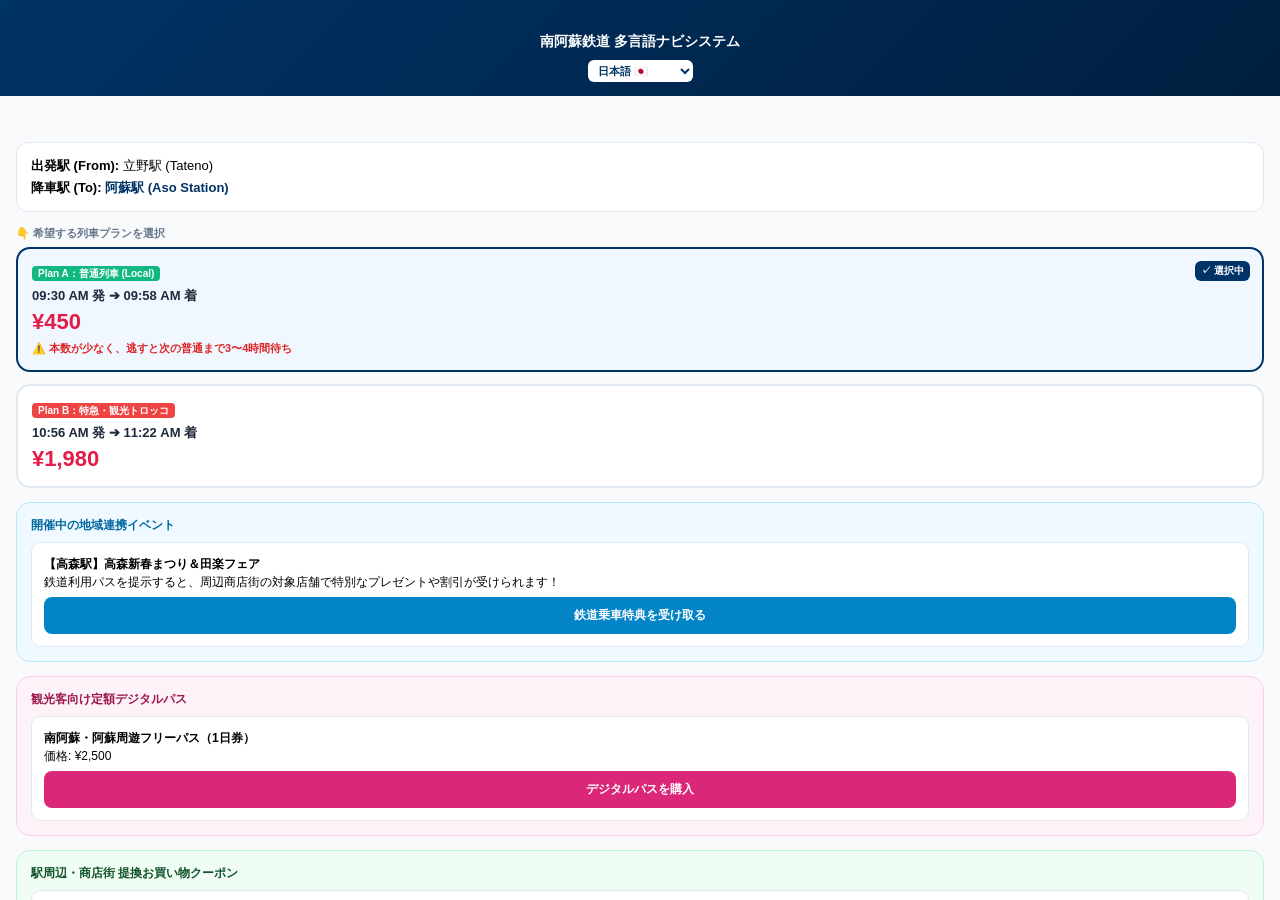
==== tourist-app.html @ 8301affa "Add files via upload" ====
<!DOCTYPE html>
<html lang="ja">
<head>
    <meta charset="UTF-8">
    <link rel="stylesheet" href="style.css">
</head>
<body style="background: #f8fafc; padding: 0; margin: 0; width: 100%; height: 100vh; display: flex; flex-direction: column; overflow: hidden;">

    <!-- Top Sticky Header Bar -->
    <div class="app-header">
        <div class="title" id="txt-navTitle">南阿蘇鉄道 多言語ナビシステム</div>
        <select id="langSelect" onchange="toggleLanguage()" style="font-size: 11px; padding: 4px 6px; border-radius: 6px; border: none; font-weight: bold; background: white; cursor: pointer; color: #003366; max-width: 90%;">
            <option value="ja">日本語 🇯🇵</option>
            <option value="en">English 🇺🇸</option>
            <option value="zh_tw">繁體中文 🇹🇼</option>
            <option value="zh_cn">简体中文 🇨🇳</option>
            <option value="ko">한국어 🇰🇷</option>
            <option value="vi">Tiếng Việt 🇻🇳</option>
            <option value="ne">नेपाली 🇳🇵</option>
            <option value="si">සිංහල 🇱🇰</option>
            <option value="my">မြန်မာဘာသာ 🇲🇲</option>
            <option value="th">ไทย 🇹🇭</option>
            <option value="fr">Français 🇫🇷</option>
        </select>
    </div>
    
    <!-- Independently Scrollable Container Body -->
    <div class="app-content">
        <!-- 緊急災害アラートバナー -->
        <div id="userAlertBanner" class="alert-banner">
            🚨 <span id="txt-alertHeader">運行情報アラート</span>:<br><span id="alertText"></span>
        </div>

        <!-- ルート情報表示 -->
        <div class="route-info">
            <div><b id="txt-from">出発駅 (From):</b> 立野駅 (Tateno)</div>
            <div style="margin-top: 4px;"><b id="txt-to">降車駅 (To):</b> <span id="userDest" style="color: #003366; font-weight: bold;">阿蘇駅 (Aso Station)</span></div>
        </div>

        <div id="txt-choosePlan" style="font-size: 11px; font-weight: bold; color: #64748b; margin-bottom: 6px;">👇 希望する列車プランを選択</div>

        <!-- Plan A -->
        <div id="userPlanA" class="plan-card active" onclick="clickPlan('A')">
            <span id="txt-badgeA" style="background:#10b981; color:white; font-size:10px; padding:2px 6px; border-radius:4px; font-weight:bold;">Plan A：普通列車 (Local)</span>
            <div id="userTimeA" style="font-size:13px; font-weight:bold; margin-top:6px; color:#1e293b;">09:30 AM 発 ➔ 09:58 AM 着</div>
            <div id="userPriceA" class="price-num">¥450</div>
            <div id="txt-warningA" style="color:#dc2626; font-size:11px; font-weight:bold; margin-top:6px; line-height: 1.4;">⚠️ 本数が少なく、逃すと次の普通まで3〜4時間待ち</div>
        </div>

        <!-- 臨時増便ボックス -->
        <div id="userExtraTrainBox" style="display:none;">
            <div id="userPlanExtra" class="plan-card" onclick="clickPlan('Extra')">
                <span id="txt-badgeExtra" style="background:#3b82f6; color:white; font-size:10px; padding:2px 6px; border-radius:4px; font-weight:bold;">✨ 臨時増便：普通列車 (Extra Train)</span>
                <div id="userTimeExtra" style="font-size:13px; font-weight:bold; margin-top:6px; color:#1e293b;">--:-- 発 ➔ --:-- 着</div>
                <div id="userPriceExtra" class="price-num">¥450</div>
            </div>
        </div>

        <!-- Plan B -->
        <div id="userPlanB" class="plan-card" onclick="clickPlan('B')">
            <span id="txt-badgeB" style="background:#ef4444; color:white; font-size:10px; padding:2px 6px; border-radius:4px; font-weight:bold;">Plan B：特急・観光トロッコ</span>
            <div id="userTimeB" style="font-size:13px; font-weight:bold; margin-top:6px; color:#1e293b;">10:56 AM 発 ➔ 11:22 AM 着</div>
            <div id="userPriceB" class="price-num">¥1,980</div>
        </div>

        <!-- 地域連携イベント特典 -->
        <div class="pass-box" style="background-color: #f0f9ff; border-color: #bae6fd;">
            <div id="txt-eventTitle" style="font-weight:bold; font-size:12px; color:#0369a1;">開催中の地域連携イベント</div>
            <div class="inner-card">
                <b id="txt-eventName">【高森駅】高森新春まつり＆田楽フェア</b><br>
                <span id="txt-eventDesc">鉄道利用パスを提示すると、周辺商店街の対象店舗で特別なプレゼントや割引が受けられます！</span>
                <button id="txt-eventBtn" class="btn-ui" style="background: #0284c7; color: white;" onclick="sendActionToAdmin('イベント特典', '観光客が地域連携イベントのデジタル特典を獲得しました。')">鉄道乗車特典を受け取る</button>
            </div>
        </div>

        <!-- 定額パス -->
        <div class="pass-box">
            <div id="txt-passTitle" style="font-weight:bold; font-size:12px; color:#9d174d;">観光客向け定額デジタルパス</div>
            <div class="inner-card">
                <b id="txt-passName">南阿蘇・阿蘇周遊フリーパス（1日券）</b><br>価格: ¥2,500
                <button id="txt-passBtn" class="btn-ui pass" onclick="sendActionToAdmin('パス購入', '観光客が周遊フリーパスを購入しました。')">デジタルパスを購入</button>
            </div>
        </div>

        <!-- クーポン -->
        <div class="coupon-box">
            <div id="txt-couponTitle" style="font-weight:bold; font-size:12px; color:#14532d;">駅周辺・商店街 提換お買い物クーポン</div>
            <div class="inner-card">
                <b id="txt-c1Name">名物：阿蘇高森田楽 保存会 提携割引</b><br>
                <span id="txt-c1Desc">特典：お食事代金から 10% OFF</span>
                <button id="txt-c1Btn" class="btn-ui coupon" onclick="sendActionToAdmin('クーポン利用', '観光客が高森田楽割引クーポンを使用しました。')">クーポンを使用する</button>
            </div>
        </div>
    </div>

    <script>
        const i18n = {
            ja: {
                navTitle: "南阿蘇鉄道 多言語ナビシステム", from: "出発駅 (From):", to: "降車駅 (To):", choosePlan: "👇 希望する列車プランを選択",
                badgeA: "Plan A：普通列車 (Local)", warningA: "⚠️ 本数が少なく、逃すと次の普通まで3〜4時間待ち",
                badgeB: "Plan B：特急・観光トロッコ", alertHeader: "運行情報アラート", badgeExtra: "✨ 臨時増便：普通列車 (Extra Train)",
                eventTitle: "開催中の地域連携イベント", eventName: "【高森駅】高森新春まつり＆田楽フェア", eventDesc: "鉄道利用パスを提示すると、周辺商店街の対象店舗で特別なプレゼントや割引が受けられます！", eventBtn: "鉄道乗車特典を受け取る",
                passTitle: "観光客向け定額デジタルパス", passName: "南阿蘇・阿蘇周遊フリーパス（1日券）", passBtn: "デジタルパスを購入",
                couponTitle: "駅周辺・商店街 提携お買い物クーポン", c1Name: "名物：阿蘇高森田楽 保存会 提携割引", c1Desc: "特典：お食事代金から 10% OFF", c1Btn: "クーポンを使用する"
            },
            en: {
                navTitle: "Minamiaso Rail Multi-Language Guide", from: "Departure Station (From):", to: "Arrival Station (To):", choosePlan: "👇 Select Your Preferred Train Plan",
                badgeA: "Plan A: Local Train", warningA: "⚠️ Critical Issue: Miss this, and you must wait 3 to 4 hours for the next local train.",
                badgeB: "Plan B: Limited Express / Torokko", alertHeader: "Operation Status Alert", badgeExtra: "✨ Special Extra Local Train Active",
                eventTitle: "Active Regional Festivals & Events", eventName: "[Takamori Station] New Year Festival & Regional Fair", eventDesc: "Show your digital rail pass at participating local shops to claim exclusive free gifts and tourist discounts!", eventBtn: "Claim Rail Passenger Benefit",
                passTitle: "Fixed-Rate Digital Tourist Passes", passName: "Minamiaso 1-Day Free Roaming Pass", passBtn: "Purchase Digital Rail Pass",
                couponTitle: "Local Merchant & Shop Coupons", c1Name: "Famous: Takamori Dengaku Association Discount", c1Desc: "Benefit: 10% OFF your meal expenses", c1Btn: "Redeem Shop Coupon"
            },
            zh_tw: {
                navTitle: "南阿蘇鐵道 多語言導航系統", from: "出發車站 (From):", to: "下車車站 (To):", choosePlan: "👇 請選擇您希望的列車方案",
                badgeA: "方案 A：普通列車 (Local)", warningA: "⚠️ 班次極少！若錯過此班車，需再等候3至4小時才有下一班普通車。",
                badgeB: "方案 B：特急・觀光小火車", alertHeader: "運行情報提示", badgeExtra: "✨ 臨時加開：普通列車 (Extra Train)",
                eventTitle: "舉辦中的地域合作活動", eventName: "【高森站】高森新春祭與田樂美食節", eventDesc: "出示鐵道乘車券即可在周邊商店街的指定店鋪獲得精美禮品或專屬折扣！", eventBtn: "領取鐵路乘車特典",
                passTitle: "觀光客專用定額數位通票", passName: "南阿蘇・阿蘇周遊一日自由通行券", passBtn: "購買數位通行通票",
                couponTitle: "車站周邊・商店街 合作購物優惠券", c1Name: "名物：阿蘇高森田樂 保存會 聯名優惠", c1Desc: "優惠：餐飲消費可享 10% OFF 折扣", c1Btn: "使用商店優惠券"
            },
            zh_cn: {
                navTitle: "南阿苏铁道 多语言导航系统", from: "出发车站 (From):", to: "下车车站 (To):", choosePlan: "👇 请选择您希望的列车方案",
                badgeA: "方案 A：普通列车 (Local)", warningA: "⚠️ 班次极少！一旦错过，需再等候3至4小时才有下一班普通车。",
                badgeB: "方案 B：特急・观光小火车", alertHeader: "运行信息提示", badgeExtra: "✨ 临时加开：普通列车 (Extra Train)",
                eventTitle: "举办中的地域合作活动", eventName: "【高森站】高森新春祭与田乐美食节", eventDesc: "出示铁道乘车券即可在周边商店街的指定店铺获得精美礼品或专属折扣！", eventBtn: "领取铁路乘车特典",
                passTitle: "观光客专用定额数字通票", passName: "南阿苏・阿苏周游一日自由通行券", passBtn: "购买数字通行通票",
                couponTitle: "车站周边・商店街 合作购物优惠券", c1Name: "名物：阿苏高森田乐 保存会 联名优惠", c1Desc: "优惠：餐饮消费可享 10% OFF 折扣", c1Btn: "使用商店优惠券"
            },
            ko: {
                navTitle: "미나미아소 철도 다국어 내비게이션", from: "출발역 (From):", to: "도착역 (To):", choosePlan: "👇 원하는 열차 플랜을 선택하세요",
                badgeA: "Plan A: 보통 열차 (Local)", warningA: "⚠️ 열차 편수가 매우 적습니다! 놓치면 다음 보통 열차까지 3~4시간을 기다려야 합니다.",
                badgeB: "Plan B: 특급·관광 트로코 열차", alertHeader: "운행 정보 알림", badgeExtra: "✨ 임시 증편: 보통 열차 (Extra Train)",
                eventTitle: "진행 중인 지역 연계 이벤트", eventName: "【타카모리역】 타카모리 신년 축제 & 덴가쿠 페어", eventDesc: "철도 패스를 제시하시면 주변 상점가의 대상 점포에서 특별한 선물이나 할인 혜택을 받으실 수 있습니다!", eventBtn: "철도 탑승 혜택 받기",
                passTitle: "관광객 전용 정액 디지털 패스", passName: "미나미아소·아소 주유 프리패스 (1일권)", passBtn: "디지털 패스 구매",
                couponTitle: "역 주변·상점가 제휴 쇼핑 쿠폰", c1Name: "명물: 아소 타카모리 덴가쿠 보존회 제휴 할인", c1Desc: "혜택: 식사 대금에서 10% OFF 할인", c1Btn: "쿠폰 사용하기"
            },
            vi: {
                navTitle: "Hệ thống Điều hướng Đa ngôn ngữ Đường sắt Minamiaso", from: "Ga đi (From):", to: "Ga đến (To):", choosePlan: "👇 Chọn kế hoạch chuyến tàu của bạn",
                badgeA: "Kế hoạch A: Tàu thường (Local)", warningA: "⚠️ Số lượng chuyến rất ít! Nếu bỏ lỡ, bạn sẽ phải chờ từ 3 đến 4 tiếng cho chuyến tàu thường tiếp theo.",
                badgeB: "Kế hoạch B: Tàu tốc hành / Tàu du lịch Torokko", alertHeader: "Thông báo trạng thái vận hành", badgeExtra: "✨ Chuyến bổ sung đặc biệt: Tàu thường (Extra)",
                eventTitle: "Sự kiện liên kết khu vực đang diễn ra", eventName: "【Ga Takamori】 Lễ hội đón xuân & Hội chợ Dengaku Takamori", eventDesc: "Xuất trình vé tàu kỹ thuật số tại các cửa hàng liên kết quanh khu phố để nhận quà tặng đặc biệt hoặc giảm giá ưu đãi!", eventBtn: "Nhận quyền lợi hành khách đi tàu",
                passTitle: "Vé tàu kỹ thuật số định giá cho khách du lịch", passName: "Vé tham quan tự do Minamiaso - Aso (1 ngày)", passBtn: "Mua vé tàu kỹ thuật số",
                couponTitle: "Phiếu giảm giá mua sắm liên kết quanh nhà ga", c1Name: "Đặc sản: Giảm giá liên kết Hiệp hội bảo tồn Takamori Dengaku", c1Desc: "Ưu đãi: Giảm giá 10% trên tổng hóa đơn ăn uống", c1Btn: "Sử dụng phiếu mua sắm"
            },
            ne: {
                navTitle: "मिनामीआसो रेल बहु-भाषी गाइड प्रणाली", from: "प्रस्थान स्टेशन (From):", to: "आगमन स्टेशन (To):", choosePlan: "👇 आफ्नो प्राथमिकताको रेल योजना छान्नुहोस्",
                badgeA: "योजना A: लोकल रेल (Local)", warningA: "⚠️ महत्वपूर्ण समस्या: यो छुटाउनुभएमा, अर्को लोकल रेलका लागि ३ देखि ४ घण्टा पर्खनुपर्नेछ।",
                badgeB: "योजना B: लिमिटेड एक्सप्रेस / टोरोक्को", alertHeader: "सञ्चालन स्थिति सतर्कता", badgeExtra: "✨ विशेष अतिरिक्त लोकल रेल सक्रिय",
                eventTitle: "सक्रिय क्षेत्रीय उत्सव तथा कार्यक्रमहरू", eventName: "[ताकामोरी स्टेशन] नयाँ वर्ष उत्सव र क्षेत्रीय मेला", eventDesc: "विशेष उपहार र पर्यटक छूटहरू दाबी गर्न सहभागी स्थानीय पसलहरूमा आफ्नो डिजिटल रेल पास देखाउनुहोस्!", eventBtn: "रेल यात्री सुविधा दाबी गर्नुहोस्",
                passTitle: "पर्यटकहरूका लागि निश्चित दरको डिजिटल पास", passName: "मिनामीआसो १-दिने फ्री रोमिङ पास", passBtn: "डिजिटल रेल पास खरिद गर्नुहोस्",
                couponTitle: "स्थानीय व्यापारी तथा पसल कुपनहरू", c1Name: "प्रसिद्ध: ताकामोरी देंगाकु संघ छूट", c1Desc: "सुविधा: खाना खर्चमा १०% छूट (10% OFF)", c1Btn: "पसल कुपन प्रयोग गर्नुहोस्"
            },
            si: {
                navTitle: "මිනාමියාසෝ දුම්රිය බහු-භාෂා මාර්ගෝපදේශ පද්ධතිය", from: "පිටත්වන දුම්රිය ස්ථානය (From):", to: "පැමිණෙන දුම්රිය ස්ථානය (To):", choosePlan: "👇 ඔබ කැමති දුම්රිය සැලැස්ම තෝරන්න",
                badgeA: "సැලැස්ම A: සාමාන්‍ය දුම්රිය (Local)", warningA: "⚠️ තීරණාත්මක ගැටළුවක්: මෙය මඟ හැරුණහොත්, ඊළඟ සාමාන්‍ය දුම්රිය සඳහා ඔබට පැය 3 සිට 4 දක්වා බලා සිටීමට සිදුවේ.",
                badgeB: "සැලැස්ම B: විශේෂ සීඝ්‍රගාමී / ටොරොක්කෝ", alertHeader: "ධාවන තත්ත්ව අනතුරු ඇඟවීම", badgeExtra: "✨ විශේෂ අතිරේක සාමාන්‍ย දුම්රිය සක්‍රීයයි",
                eventTitle: "ක්‍රියාකාරී ප්‍රාදේශීය උත්සව සහ සිදුවීම්", eventName: "[තකාමොරි දුම්රිය ස්ථානය] අලුත් අවුරුදු උත්සවය සහ ප්‍රාදේශීය ප්‍රදර්ශනය", eventDesc: "විශේෂ තෑගි සහ සංචාරක වට්ටම් ලබා ගැනීමට සහභාගී වන දේශීය වෙළඳසැල් වලට ඔබගේ ඩිජිටල් දුම්රිය බලපත්‍රය පෙන්වන්න!", eventBtn: "දුම්රිය මගී ප්‍රතිලාභ ලබාගන්න",
                passTitle: "සංචාරකයින් සඳහා ස්ථාවර ගාස්තු ඩිජिटल දුම්රිය බලපත්‍ර", passName: "මිනාමියාසෝ දින 1ක නිදහස් ගමන් බලපත්‍රය", passBtn: "ඩිජිටල් දුම්රිය බලපත්‍රය මිලදී ගන්න",
                couponTitle: "දේශීය වෙළඳසැල් සහ සාප්පු වට්ටම් කූපන් පත්", c1Name: "ප්‍රසිද්ධ: තකාමොරි දෙන්ගාකු සංගමයේ වට්ටම්", c1Desc: "ප්‍රතිලාභය: ආහාර වියදම් සඳහා 10% ක වට්ටමක්", c1Btn: "වට්ටම් කූපනය භාවිතා කරන්න"
            },
            my: {
                navTitle: "မီနာမီအာဆို ရထားလိုင်း ဘာသာစုံလမ်းညွှန်စနစ်", from: "ထွက်ခွာမည့်ဘူတာ (From):", to: "ဆိုက်ရောက်မည့်ဘူတာ (To):", choosePlan: "👇 သင်နှစ်သက်ရာ ရထားခရီးစဉ်အစီအစဉ်ကို ရွေးချယ်ပါ",
                badgeA: "အစီအစဉ် A - ရိုးရိုးရထား (Local)", warningA: "⚠️ သတိပြုရန် - ရထားအစီးရေ အလွန်နည်းပါးပါသည်။ ယခုခရီးစဉ် လွတ်သွားပါက နောက်ရထားအတွက် ၃ နာရီမှ ၄ နာရီအထိ စောင့်ဆိုင်းရပါမည်။",
                badgeB: "အစီအစဉ် B - အထူးအမြန်ရထား / တိုရိုကို ကမ္ဘာလှည့်ခရီးသွားရထား", alertHeader: "ရထားပြေးဆွဲမှု သတင်းအချက်အလက် သတိပေးချက်", badgeExtra: "✨ အထူးအစီအစဉ်အဖြစ် ထပ်တိုးပြေးဆွဲသော ရိုးရိုးရထား",
                eventTitle: "လက်ရှိကျင်းပနေသော ဒေသခံပူးပေါင်းဆောင်ရွက်မှု ပွဲတော်များ", eventName: "【တာကာမိုရီဘူတာ】 တာကာမိုရီ နှစ်သစ်ကူးပွဲတော်နှင့် ဒေသစာပွဲတော်", eventDesc: "ရထားလက်မှတ်ပြသရုံဖြင့် အနီးနားရှိ ဆိုင်များတွင် အထူးလက်ဆောင် သို့မဟုတ် လျှော့စျေးများ ရရှိနိုင်ပါသည်။", eventBtn: "ရထားစီးနင်းမှုအထူးခံစားခွင့် ရယူရန်",
                passTitle: "ကမ္ဘာလှည့်ခရီးသွားများအတွက် သတ်မှတ်နှုန်းထား ဒစ်ဂျစ်တယ်ပတ်စ်လက်မှတ်", passName: "မီနာမီအာဆို - အာဆို တစ်ရက်အကန့်အသတ်မဲ့ သွားလာခွင့်လက်မှတ်", passBtn: "ဒစ်ဂျစ်တယ်ပတ်စ်လက်မှတ် ဝယ်ယူရန်",
                couponTitle: "ဘူတာအနီးတစ်ဝိုက်ရှိ ဆိုင်ပူးပေါင်းဈေးဝယ်ကူပွန်များ", c1Name: "နာမည်ကြီး - အာဆိုတာကာမိုရီ ဒင်္ဂါကု အစားအစာဆိုင်အဖွဲ့ လျှော့စျေး", c1Desc: "ခံစားခွင့် - စားသောက်စရိတ်မှ ၁၀% လျှော့စျေး (10% OFF)", c1Btn: "ဈေးဝယ်ကူပွန်ကို အသုံးပြုမည်"
            },
            th: {
                navTitle: "ระบบนำทางหลายภาษา รถไฟมินามิอาโซะ", from: "สถานีต้นทาง (From):", to: "สถานีปลายทาง (To):", choosePlan: "👇 กรุณาเลือกแผนการเดินทางของรถไฟ",
                badgeA: "Plan A: รถไฟธรรมดา (Local)", warningA: "⚠️ รอบวิ่งมีน้อยมาก! หากพลาดเที่ยวนี้ จะต้องรอรถไฟขบวนถัดไปนานถึง 3-4 ชั่วโมง",
                badgeB: "Plan B: รถไฟด่วนพิเศษ / รถไฟท่องเที่ยวโทร็อกโกะ", alertHeader: "การแจ้งเตือนสถานะการเดินรถไฟ", badgeExtra: "✨ ขบวนเสริมพิเศษ: รถไฟธรรมดา (Extra)",
                eventTitle: "กิจกรรมความร่วมมือในท้องถิ่นที่กำลังจัดขึ้น", eventName: "【สถานีทาคาโมริ】 เทศกาลปีใหม่ทาคาโมริ & งานแฟร์เดนงากุ", eventDesc: "แสดงตั๋วดิจิทัลพาสแก่ร้านค้าที่ร่วมรายการรอบๆ ย่านร้านค้า เพื่อรับของขวัญพิเศษหรือส่วนลดท่องเที่ยว!", eventBtn: "รับสิทธิประโยชน์ผู้โดยสารรถไฟ",
                passTitle: "ดิจิทัลพาสท่องเที่ยวแบบเหมาจ่ายสำหรับนักท่องเที่ยว", passName: "มินามิอาโซะ - อาโซะ ทัวร์ฟรีพาส (ตั๋ว 1 วัน)", passBtn: "ซื้อตั๋วดิจิทัลพาส",
                couponTitle: "คูปองส่วนลดซื้อสินค้าแบรนด์พันธมิตรรอบสถานี", c1Name: "ของดีประจำถิ่น: ส่วนลดสมาคมอนุรักษ์ ทาคาโมริ เดนงากุ", c1Desc: "สิทธิพิเศษ: ส่วนลดอาหารและเครื่องดื่ม 10% OFF", c1Btn: "ใช้คูปองส่วนลดร้านค้า"
            },
            fr: {
                navTitle: "Guide Multi-Langues du Rail de Minamiaso", from: "Gare de Départ (From):", to: "Gare d'Arrivée (To):", choosePlan: "👇 Sélectionnez Votre Plan de Train Préféré",
                badgeA: "Plan A: Train Local", warningA: "⚠️ Attention: Horaires très limités. Si vous manquez ce train, vous devrez attendre 3 à 4 heures.",
                badgeB: "Plan B: Train Express / Train Touristique Torokko", alertHeader: "Alerte Info Trafic et Opérations", badgeExtra: "✨ Train Local Supplémentaire Activé",
                eventTitle: "Événements et Festivals Régionaux Actifs", eventName: "[Gare de Takamori] Festival du Nouvel An & Foire Locale", eventDesc: "Présentez votre pass ferroviaire dans les magasins partenaires pour obtenir des cadeaux exclusifs et des réductions !", eventBtn: "Réclamer l'Avantage Passager",
                passTitle: "Pass Touristiques Digitaux à Tarif Fixe", passName: "Pass d'un Jour Forfait Libre Minamiaso", passBtn: "Acheter le Pass Digital",
                couponTitle: "Coupons de Réduction des Commerces Locaux", c1Name: "Spécialité: Remise Association Takamori Dengaku", c1Desc: "Avantage: 10% de réduction sur vos repas", c1Btn: "Utiliser le Coupon Boutique"
            }
        };

        function toggleLanguage() {
            const lang = document.getElementById('langSelect').value;
            const dict = i18n[lang];
            for (let key in dict) {
                const el = document.getElementById('txt-' + key);
                if(el) el.innerText = dict[key];
            }
            if(window.parent && window.parent.frames["adminView"]) {
                window.parent.frames["adminView"].processIncomingData({ type: 'track', message: `Language updated. App set to [${lang.toUpperCase()}].` });
            }
        }

        function sendActionToAdmin(type, msg) {
            if(window.parent && window.parent.frames["adminView"]) {
                window.parent.frames["adminView"].processIncomingData({ type: type, message: msg });
            }
        }

        function clickPlan(plan) {
            document.getElementById('userPlanA').classList.remove('active');
            document.getElementById('userPlanB').classList.remove('active');
            const extraPlan = document.getElementById('userPlanExtra');
            if (extraPlan) extraPlan.classList.remove('active');

            document.getElementById('userPlan' + plan).classList.add('active');
            
            if(window.parent && window.parent.frames["adminView"]) {
                window.parent.frames["adminView"].processIncomingData({ type: 'track', message: `観光客が【Plan ${plan}】の列車カードを選択しました。` });
            }
        }

        function applyLiveAlert(txt) {
            document.getElementById('alertText').innerText = txt;
            document.getElementById('userAlertBanner').style.display = 'block';
        }
    </script>
</body>
</html>
---- style.css ----
/* ==========================================================================
   全体の共通設定・初期化
   ========================================================================== */
* {
    box-sizing: border-box;
}
body {
    font-family: 'Segoe UI', Tahoma, Geneva, Verdana, sans-serif, "Noto Sans JP";
    background-color: #f1f5f9;
    margin: 0;
    padding: 20px;
    display: flex;
    justify-content: center;
    align-items: flex-start;
    gap: 30px;
    min-height: 100vh;
}
h1, h2, h3, h4 {
    margin: 0 0 8px 0;
    color: #003366;
}

/* ==========================================================================
   左側: スマートフォン枠 (ユーザー画面アプリ)
   ========================================================================== */
.smartphone-container { 
    width: 380px; 
    flex-shrink: 0;
}
.phone-body {
    width: 100%;
    height: 840px;
    border: 12px solid #1e293b;
    border-radius: 44px;
    overflow: hidden;
    position: relative;
    background-color: #f8fafc;
    display: flex;
    flex-direction: column;
    box-shadow: 0 25px 50px -12px rgba(0, 0, 0, 0.25);
}
.phone-notch {
    width: 140px; height: 23px; background: #1e293b;
    position: absolute; top: 0; left: 50%; transform: translateX(-50%);
    border-bottom-left-radius: 16px; border-bottom-right-radius: 16px;
    z-index: 999;
}

/* アプリ用ヘッダー */
.app-header {
    background: linear-gradient(135deg, #003366 0%, #001f3f 100%);
    color: white; 
    padding: 32px 16px 14px 16px; 
    display: flex;
    flex-direction: column;
    align-items: center;
    gap: 8px;
    text-align: center;
    flex-shrink: 0;
    width: 100%;
}
.app-header .title {
    font-size: 14px;
    font-weight: bold;
    line-height: 1.4;
    width: 100%;
}

/* 【修正点】スクロールが無効化されていたのをきれいに復元 */
.app-content { 
    padding: 16px; 
    flex-grow: 1; 
    overflow-y: auto !important; /* スクロールを確実に有効化 */
    -webkit-overflow-scrolling: touch;
    width: 100%;
}

/* スクロールバーの形跡を消してネイティブアプリ感を出す */
.app-content::-webkit-scrollbar, .admin-body::-webkit-scrollbar {
    display: none;
}
.app-content, .admin-body {
    -ms-overflow-style: none;
    scrollbar-width: none;
}

/* アラートバナー */
.alert-banner {
    background-color: #fee2e2; border: 2px solid #ef4444; color: #991b1b;
    padding: 10px; border-radius: 10px; margin-bottom: 14px; font-size: 12px;
    font-weight: bold; display: none; animation: pulse 2s infinite;
}
@keyframes pulse { 0% { opacity: 1; } 50% { opacity: 0.6; } 100% { opacity: 1; } }

.route-info { background: #ffffff; padding: 14px; border-radius: 12px; border: 1px solid #e2e8f0; margin-bottom: 14px; font-size: 13px; }

/* 列車プランカード */
.plan-card {
    background: #ffffff; border: 2px solid #e2e8f0; border-radius: 14px;
    padding: 14px; margin-bottom: 12px; cursor: pointer; position: relative; transition: all 0.2s;
}
.plan-card.active { border-color: #003366; background-color: #f0f7ff; }
.plan-card.active::after {
    content:"✓ 選択中"; position: absolute; top: 12px; right: 12px;
    background: #003366; color: white; font-size: 10px; padding: 3px 6px; border-radius: 6px; font-weight: bold;
}
.price-num { font-size: 22px; font-weight: 800; color: #e11d48; margin-top: 4px; }

.pass-box { background-color: #fdf2f8; border: 1px solid #fbcfe8; border-radius: 14px; padding: 14px; margin-top: 14px; }
.coupon-box { background-color: #f0fdf4; border: 1px solid #bbf7d0; border-radius: 14px; padding: 14px; margin-top: 14px; }
.inner-card { background: white; border: 1px solid #e2e8f0; border-radius: 10px; padding: 12px; font-size: 12px; margin-top: 8px; line-height: 1.5; }
.btn-ui { width: 100%; border: none; padding: 10px; border-radius: 8px; font-weight: bold; font-size: 12px; cursor: pointer; margin-top: 6px; }
.btn-ui.pass { background: #db2777; color: white; }
.btn-ui.coupon { background: #16a34a; color: white; }


/* ==========================================================================
   右側: 管理システム用 (バックエンド)
   ========================================================================== */
.admin-container { 
    width: 620px; 
    flex-shrink: 0;
}
.admin-panel { 
    background: #ffffff; 
    border-radius: 24px; 
    border: 3px solid #003366; 
    overflow: hidden; 
    box-shadow: 0 25px 50px -12px rgba(0, 0, 0, 0.25); 
    height: 840px;
    display: flex;
    flex-direction: column;
}

/* 管理画面ヘッダー */
.admin-header { 
    background: #003366; 
    color: white; 
    padding: 16px 20px; 
    font-weight: bold; 
    font-size: 15px; 
    display: flex; 
    justify-content: space-between; 
    align-items: center;
    flex-shrink: 0;
    width: 100%;
}

/* 【修正点】余計な下部余白を完全に埋めるための高さ自動計算 */
.admin-body { 
    padding: 20px; 
    background-color: #f8fafc; 
    flex-grow: 1;
    overflow-y: auto; 
    display: flex;
    flex-direction: column;
}

/* フォームセクション */
.admin-section { background: white; border: 1px solid #e2e8f0; border-radius: 14px; padding: 16px; margin-bottom: 16px; }

/* 【修正点】最後のセクション（統計＆ログ）が余白を埋めるように伸長 */
.admin-section.fill-remaining {
    flex-grow: 1;
    margin-bottom: 0;
    display: flex;
    flex-direction: column;
}
.admin-section h3 { font-size: 13px; margin-bottom: 10px; display: flex; align-items: center; gap: 6px; border-bottom: 2px solid #f1f5f9; padding-bottom: 6px; color: #1e293b;}
.flex-input { display: flex; gap: 12px; margin-bottom: 8px; align-items: center; font-size: 13px; color: #475569;}
.flex-input input, .flex-input select, .flex-input textarea { padding: 8px 12px; border: 1px solid #cbd5e1; border-radius: 6px; font-size: 13px; background-color: #f8fafc;}
.flex-input input:focus, .flex-input select:focus { outline: none; border-color: #003366; background-color: white;}
.btn-admin { background: #003366; color: white; border: none; padding: 8px 16px; border-radius: 6px; font-weight: bold; cursor: pointer; font-size: 12px; width: 100%; text-align: center;}
.btn-admin:hover { background: #002244; }
.btn-danger { background: #dc2626; }
.btn-danger:hover { background: #b91c1c; }

/* ログ画面・統計ボックス */
.dashboard-grid { display: flex; gap: 10px; margin-bottom: 12px; flex-shrink: 0; }
.dash-card { flex: 1; background: #f1f5f9; padding: 10px 6px; border-radius: 8px; text-align: center; border: 1px solid #e2e8f0;}
.dash-card div:first-child { font-size: 11px; color: #64748b; margin-bottom: 4px; font-weight: bold; }
.dash-num { font-size: 18px; font-weight: bold; color: #003366; }

/* 【修正点】ログスクリーンが残りの垂直高さをいっぱいに満たすように拡張 */
.log-screen { 
    background: #0f172a; 
    color: #38bdf8; 
    padding: 12px; 
    border-radius: 10px; 
    font-family: monospace; 
    font-size: 11px; 
    flex-grow: 1; /* 固定高さから自動伸長へ変更 */
    min-height: 120px;
    overflow-y: auto; 
    box-sizing: border-box; 
    line-height: 1.5;
}
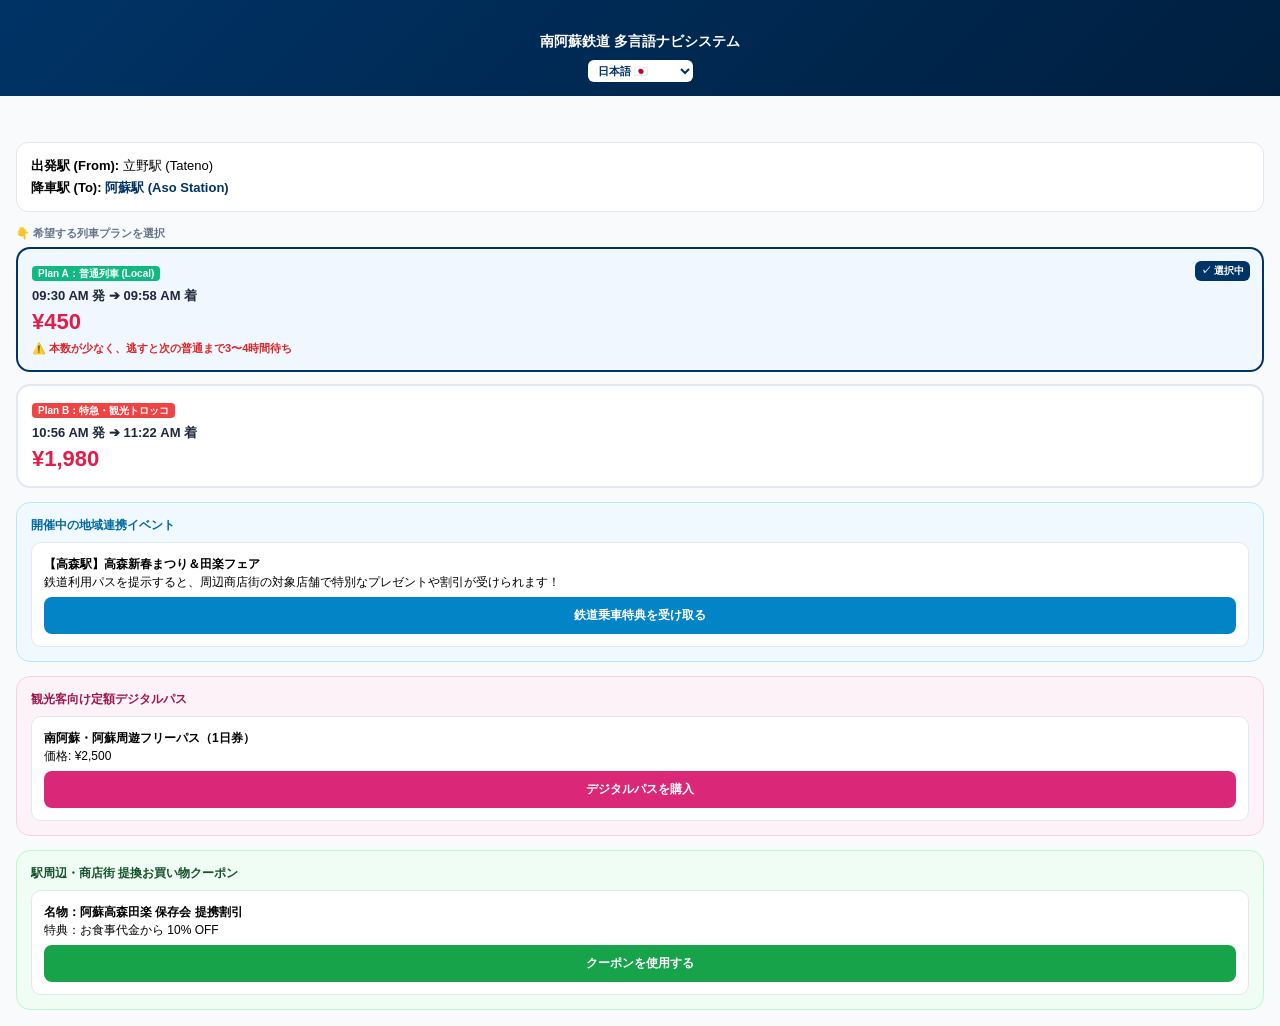
==== commit 3f8c6f4e: "Update print statement from 'Hello' to 'Goodbye'" ====
--- a/tourist-app.html
+++ b/tourist-app.html
@@ -4,8 +4,7 @@
     <meta charset="UTF-8">
     <link rel="stylesheet" href="style.css">
 </head>
-<body style="background: #f8fafc; padding: 0; margin: 0; width: 100%; height: 100vh; display: flex; flex-direction: column; overflow: hidden;">
-
+<body style="background: #f8fafc; padding: 0; margin: 0; width: 100%; min-height: 100vh; display: flex; flex-direction: column; overflow-y: auto; -webkit-overflow-scrolling: touch;">
     <!-- Top Sticky Header Bar -->
     <div class="app-header">
         <div class="title" id="txt-navTitle">南阿蘇鉄道 多言語ナビシステム</div>
@@ -222,4 +221,4 @@
         }
     </script>
 </body>
-</html>+</html>
